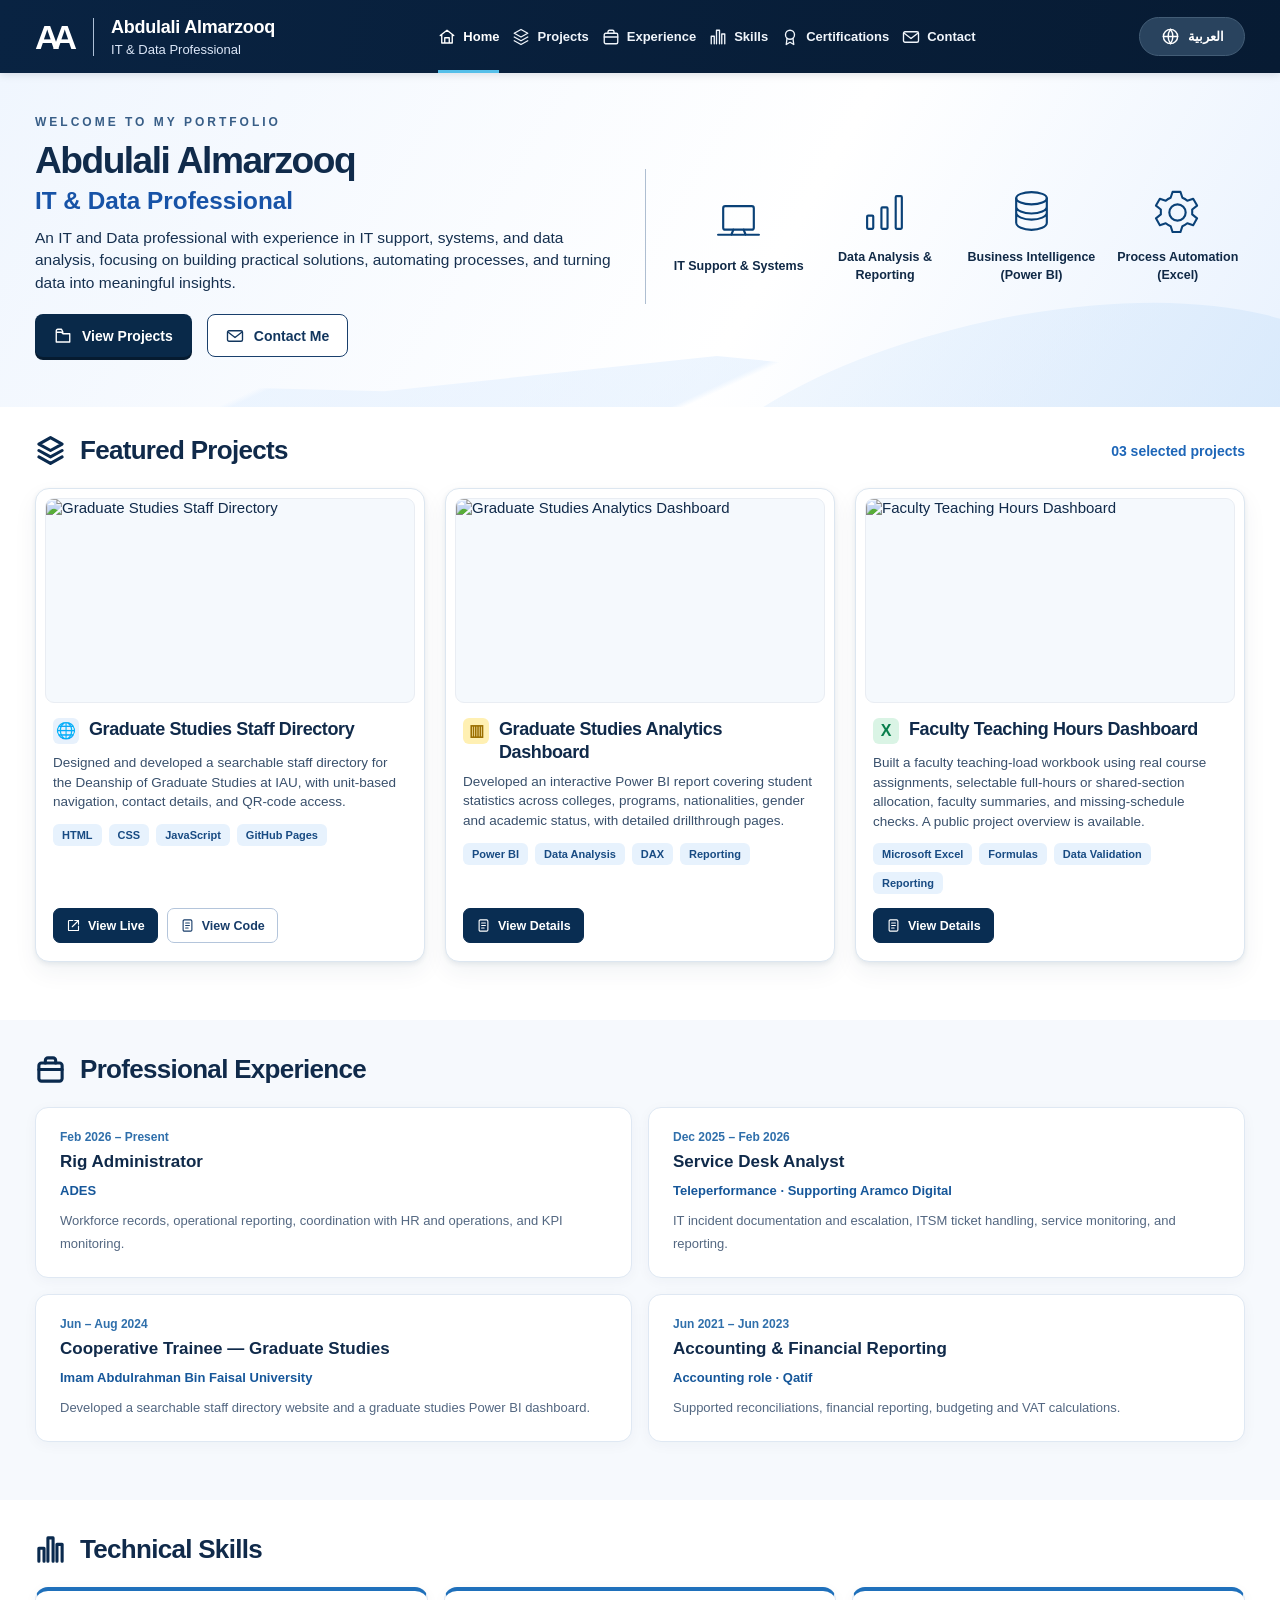
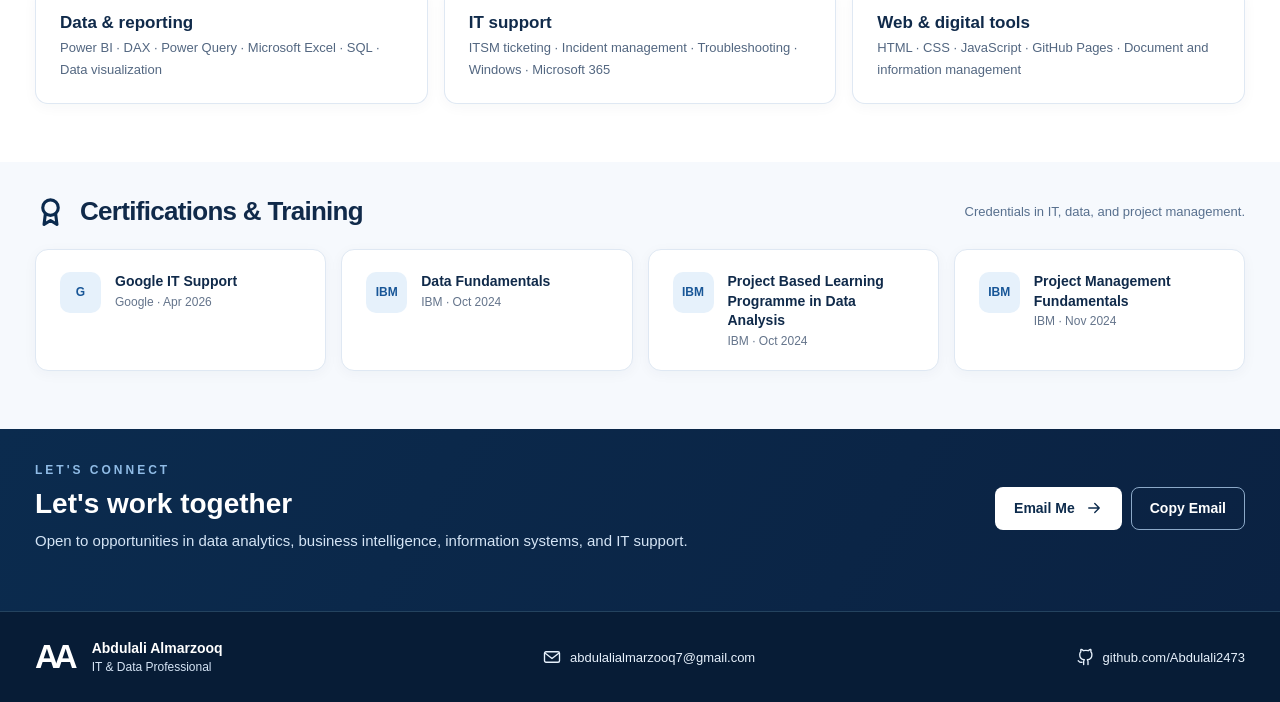
==== index.html @ 035406de "Add files via upload" ====
<!doctype html>
<html lang="en" dir="ltr">
<head>
  <meta charset="utf-8">
  <meta name="viewport" content="width=device-width,initial-scale=1">
  <meta name="theme-color" content="#0a2443">
  <meta name="description" content="Abdulali Almarzooq | IT & Data Professional. Practical projects in web development, Power BI, and Excel automation, plus skills, experience and certifications.">
  <meta property="og:title" content="Abdulali Almarzooq — Professional Portfolio">
  <meta property="og:description" content="Selected projects, professional experience, skills and certifications in IT and data.">
  <meta property="og:type" content="website">
  <title>Abdulali Almarzooq | IT & Data Professional</title>
  <link rel="icon" href="assets/favicon.svg" type="image/svg+xml">
  <link rel="stylesheet" href="styles.css">
  <script defer src="script.js"></script>
</head>
<body>
  <a class="skip" href="#main" data-i18n="skip">Skip to content</a>
  <header class="site-header" id="top">
    <div class="shell header-inner">
      <a class="brand" href="#top" aria-label="Abdulali Almarzooq home">
        <span class="brand-monogram" aria-hidden="true">AA</span>
        <span class="brand-divider" aria-hidden="true"></span>
        <span class="brand-copy"><strong>Abdulali Almarzooq</strong><small data-i18n="brandSubtitle">IT &amp; Data Professional</small></span>
      </a>
      <nav class="nav-links" id="navLinks" aria-label="Primary navigation">
        <a href="#top" class="active" data-nav="navHome"><svg viewBox="0 0 24 24" aria-hidden="true"><path d="m3 10 9-7 9 7M5 9v11h14V9M9 20v-7h6v7"/></svg><span data-i18n="navHome">Home</span></a>
        <a href="#projects" data-nav="navProjects"><svg viewBox="0 0 24 24" aria-hidden="true"><path d="m12 2 9 5-9 5-9-5 9-5Zm-9 10 9 5 9-5M3 17l9 5 9-5"/></svg><span data-i18n="navProjects">Projects</span></a>
        <a href="#experience" data-nav="navExperience"><svg viewBox="0 0 24 24" aria-hidden="true"><rect x="3" y="7" width="18" height="14" rx="2"/><path d="M8 7V5a2 2 0 0 1 2-2h4a2 2 0 0 1 2 2v2M3 12h18"/></svg><span data-i18n="navExperience">Experience</span></a>
        <a href="#skills" data-nav="navSkills"><svg viewBox="0 0 24 24" aria-hidden="true"><path d="M3 21V11h4v10M10 21V3h4v18M17 21V8h4v13"/></svg><span data-i18n="navSkills">Skills</span></a>
        <a href="#certifications" data-nav="navCertifications"><svg viewBox="0 0 24 24" aria-hidden="true"><circle cx="12" cy="9" r="6"/><path d="m8 14-1 8 5-3 5 3-1-8"/></svg><span data-i18n="navCertifications">Certifications</span></a>
        <a href="#contact" data-nav="navContact"><svg viewBox="0 0 24 24" aria-hidden="true"><rect x="2" y="5" width="20" height="14" rx="2"/><path d="m3 7 9 7 9-7"/></svg><span data-i18n="navContact">Contact</span></a>
      </nav>
      <div class="header-actions">
        <button class="lang-switch" type="button" id="langSwitch" aria-label="Switch language"><svg viewBox="0 0 24 24" aria-hidden="true"><circle cx="12" cy="12" r="9"/><path d="M3 12h18M12 3a15 15 0 0 1 0 18M12 3a15 15 0 0 0 0 18"/></svg><span>العربية</span></button>
        <button class="menu-toggle" type="button" id="menuToggle" aria-label="Open navigation" aria-expanded="false" aria-controls="navLinks"><span></span><span></span><span></span></button>
      </div>
    </div>
  </header>
  <main id="main">
    <section class="hero" aria-labelledby="heroTitle">
      <div class="shell hero-inner">
        <div class="hero-copy">
          <p class="eyebrow" data-i18n="heroEyebrow">WELCOME TO MY PORTFOLIO</p>
          <h1 id="heroTitle">Abdulali Almarzooq</h1>
          <p class="hero-role" data-i18n="heroRole">IT &amp; Data Professional</p>
          <p class="hero-description" data-i18n="heroDescription">An IT and Data professional with experience in IT support, systems, and data analysis, focusing on building practical solutions, automating processes, and turning data into meaningful insights.</p>
          <div class="hero-actions">
            <a class="button primary-button" href="#projects"><svg viewBox="0 0 24 24" aria-hidden="true"><path d="M3 7h7l2 2h9v11H3zM3 7V5a2 2 0 0 1 2-2h5l2 4"/></svg><span data-i18n="viewProjects">View Projects</span></a>
            <a class="button secondary-button" href="#contact"><svg viewBox="0 0 24 24" aria-hidden="true"><rect x="2" y="5" width="20" height="14" rx="2"/><path d="m3 7 9 7 9-7"/></svg><span data-i18n="getInTouch">Contact Me</span></a>
          </div>
        </div>
        <div class="expertise" aria-label="Professional focus areas">
          <div class="expertise-item"><svg viewBox="0 0 48 48" aria-hidden="true"><rect x="9" y="9" width="30" height="23" rx="2"/><path d="M4 37h40M17 37l2-5m12 5-2-5"/></svg><strong data-i18n="focusIT">IT Support<br>&amp; Systems</strong></div>
          <div class="expertise-item"><svg viewBox="0 0 48 48" aria-hidden="true"><rect x="6" y="27" width="6" height="13" rx="1"/><rect x="20" y="19" width="6" height="21" rx="1"/><rect x="34" y="8" width="6" height="32" rx="1"/></svg><strong data-i18n="focusData">Data Analysis<br>&amp; Reporting</strong></div>
          <div class="expertise-item"><svg viewBox="0 0 48 48" aria-hidden="true"><ellipse cx="24" cy="10" rx="15" ry="6"/><path d="M9 10v14c0 4 7 7 15 7s15-3 15-7V10M9 18c0 4 7 7 15 7s15-3 15-7M9 24v10c0 4 7 7 15 7s15-3 15-7V24"/></svg><strong data-i18n="focusBI">Business<br>Intelligence<br>(Power BI)</strong></div>
          <div class="expertise-item"><svg viewBox="0 0 48 48" aria-hidden="true"><path d="M28 5h-8l-2 6a16 16 0 0 0-5 3l-6-2-4 7 5 4v5l-5 4 4 7 6-2a16 16 0 0 0 5 3l2 6h8l2-6a16 16 0 0 0 5-3l6 2 4-7-5-4v-5l5-4-4-7-6 2a16 16 0 0 0-5-3z" transform="translate(0 -1) scale(.96)"/><circle cx="24" cy="24" r="8"/></svg><strong data-i18n="focusExcel">Process<br>Automation<br>(Excel)</strong></div>
        </div>
      </div>
      <div class="hero-wave" aria-hidden="true"></div>
    </section>

    <section class="section projects-section" id="projects" aria-labelledby="projectsTitle">
      <div class="shell">
        <div class="section-heading projects-heading">
          <div class="section-title-group"><svg viewBox="0 0 24 24" aria-hidden="true"><path d="m12 2 9 5-9 5-9-5 9-5Zm-9 10 9 5 9-5M3 17l9 5 9-5"/></svg><h2 id="projectsTitle" data-i18n="featuredHeading">Featured Projects</h2></div>
          <span class="projects-count" data-i18n="projectCount">03 selected projects</span>
        </div>
        <div class="projects-grid" id="projectGrid"></div>
      </div>
    </section>

    <section class="section secondary-section" id="experience" aria-labelledby="experienceTitle">
      <div class="shell">
        <div class="section-heading"><div class="section-title-group"><svg viewBox="0 0 24 24" aria-hidden="true"><rect x="3" y="7" width="18" height="14" rx="2"/><path d="M8 7V5a2 2 0 0 1 2-2h4a2 2 0 0 1 2 2v2M3 12h18"/></svg><h2 id="experienceTitle" data-i18n="experienceHeading">Professional Experience</h2></div></div>
        <div class="experience-grid" id="experienceList"></div>
      </div>
    </section>

    <section class="section" id="skills" aria-labelledby="skillsTitle">
      <div class="shell">
        <div class="section-heading"><div class="section-title-group"><svg viewBox="0 0 24 24" aria-hidden="true"><path d="M3 21V11h4v10M10 21V3h4v18M17 21V8h4v13"/></svg><h2 id="skillsTitle" data-i18n="skillsHeading">Technical Skills</h2></div></div>
        <div class="skills-grid" id="skillsGrid"></div>
      </div>
    </section>

    <section class="section secondary-section" id="certifications" aria-labelledby="certTitle">
      <div class="shell">
        <div class="section-heading"><div class="section-title-group"><svg viewBox="0 0 24 24" aria-hidden="true"><circle cx="12" cy="9" r="6"/><path d="m8 14-1 8 5-3 5 3-1-8"/></svg><h2 id="certTitle" data-i18n="certHeading">Certifications &amp; Training</h2></div><p class="cert-hint" data-i18n="certIntro">Credentials in IT, data, and project management.</p></div>
        <div class="cert-grid" id="certGrid"></div>
      </div>
    </section>

    <section class="section contact-section" id="contact" aria-labelledby="contactTitle">
      <div class="shell contact-inner">
        <div><p class="eyebrow light" data-i18n="contactKicker">LET'S CONNECT</p><h2 id="contactTitle" data-i18n="contactHeading">Let's work together</h2><p data-i18n="contactText">Open to opportunities in data analytics, business intelligence, information systems, and IT support.</p></div>
        <div class="contact-actions"><a class="button footer-primary-button" href="mailto:abdulalialmarzooq7@gmail.com"><span data-i18n="emailMe">Email Me</span><svg viewBox="0 0 24 24" aria-hidden="true"><path d="M5 12h14m-6-6 6 6-6 6"/></svg></a><button class="button footer-outline-button" id="copyEmail" type="button" data-i18n="copyEmail">Copy Email</button></div>
      </div>
    </section>
  </main>
  <footer class="site-footer"><div class="shell footer-inner">
    <a class="footer-brand" href="#top"><span class="footer-aa" aria-hidden="true">AA</span><span><strong>Abdulali Almarzooq</strong><small data-i18n="brandSubtitle">IT &amp; Data Professional</small></span></a>
    <a class="footer-contact-link" href="mailto:abdulalialmarzooq7@gmail.com"><svg viewBox="0 0 24 24" aria-hidden="true"><rect x="2" y="5" width="20" height="14" rx="2"/><path d="m3 7 9 7 9-7"/></svg><span>abdulalialmarzooq7@gmail.com</span></a>
    <a class="footer-contact-link" href="https://github.com/Abdulali2473" target="_blank" rel="noopener noreferrer"><svg viewBox="0 0 24 24" aria-hidden="true"><path d="M8 19c-3 1-4-1-5-2M16 22v-3.8a3.3 3.3 0 0 0-.9-2.6c3-.3 6.1-1.4 6.1-6.7A5.3 5.3 0 0 0 19.8 5a4.9 4.9 0 0 0-.1-3s-1.1-.3-3.4 1.6a12 12 0 0 0-6.3 0C7.7 1.7 6.6 2 6.6 2A4.9 4.9 0 0 0 6.5 5 5.3 5.3 0 0 0 5 8.9c0 5.3 3.1 6.4 6.1 6.7a3.3 3.3 0 0 0-.9 2.6V22"/></svg><span>github.com/Abdulali2473</span></a>
  </div></footer>
</body>
</html>
---- styles.css ----
:root{--navy:#0b2748;--navy-deep:#071d38;--ink:#102a4a;--blue:#14539f;--accent:#0c66be;--wash:#f5f9fe;--soft:#e9f2fd;--border:#d9e4f0;--muted:#58708e;--white:#fff;--shadow:0 2px 5px rgba(17,47,82,.08),0 10px 24px rgba(17,47,82,.06)}
*{box-sizing:border-box}html{scroll-behavior:smooth;scroll-padding-top:90px}body{margin:0;font-family:Segoe UI,Tahoma,Arial,sans-serif;color:var(--ink);background:#fff;font-size:15px;-webkit-font-smoothing:antialiased}a{color:inherit;text-decoration:none}button{font:inherit;cursor:pointer}img{max-width:100%}svg{fill:none;stroke:currentColor;stroke-width:1.8;stroke-linecap:round;stroke-linejoin:round}h1,h2,h3,p{margin-top:0}.shell{width:min(1490px,calc(100% - 104px));margin-inline:auto}.skip{position:absolute;left:20px;top:-70px;background:#fff;padding:10px;z-index:100}.skip:focus{top:15px}.site-header{position:sticky;top:0;background:linear-gradient(100deg,#092342,#071b33);color:#fff;z-index:20;box-shadow:0 2px 8px rgba(7,27,51,.12)}.header-inner{min-height:73px;display:flex;align-items:center;justify-content:space-between;gap:22px}.brand{display:flex;align-items:center;gap:17px;flex:0 0 auto;min-width:266px}.brand-monogram{font-weight:780;font-size:34px;letter-spacing:-7px;line-height:1;padding-inline-end:6px}.brand-divider{height:38px;width:1px;background:#d8e8fd;opacity:.8}.brand-copy{display:flex;flex-direction:column;gap:4px}.brand-copy strong{font-size:18px;letter-spacing:-.25px}.brand-copy small{font-size:13px;color:#dce7f8}.nav-links{display:flex;align-items:center;gap:22px;justify-content:center;flex:1}.nav-links a{display:flex;align-items:center;gap:7px;font-size:14px;font-weight:650;color:#f0f5fb;border-bottom:3px solid transparent;min-height:72px;padding-top:3px;white-space:nowrap;transition:color .2s,border-color .2s}.nav-links a:hover,.nav-links a.active{border-bottom-color:#55bfe9;color:#fff}.nav-links svg{height:18px;width:18px}.header-actions{margin-inline-start:auto;display:flex;align-items:center;gap:10px}.lang-switch{display:flex;align-items:center;gap:8px;padding:9px 18px;color:#fff;background:#29435e;border:1px solid #435d76;border-radius:30px;min-width:106px;justify-content:center;font-size:13px;font-weight:650}.lang-switch:hover{background:#375572}.lang-switch svg{height:19px;width:19px}.menu-toggle{display:none;width:43px;height:39px;flex-direction:column;align-items:center;justify-content:center;gap:5px;border:1px solid #4a627c;border-radius:9px;background:#203b59}.menu-toggle span{display:block;width:20px;height:2px;background:#fff;border-radius:1px}
.hero{position:relative;overflow:hidden;background:linear-gradient(120deg,#f0f6fe 0%,#fff 60%,#e9f2fe 100%);isolation:isolate}.hero:before{content:"";position:absolute;width:55vw;height:22vw;border-radius:50%;background:linear-gradient(140deg,rgba(225,239,254,.35),rgba(197,223,249,.55));bottom:-15vw;inset-inline-end:-7vw;z-index:-1;transform:rotate(-12deg)}.hero-wave{height:64px;position:absolute;bottom:0;left:0;right:0;z-index:-1;background:linear-gradient(155deg,transparent 25%,rgba(222,237,254,.45) 26%,rgba(222,237,254,.55) 57%,transparent 58%);clip-path:polygon(0 60%,30% 75%,56% 20%,82% 70%,100% 30%,100% 100%,0 100%)}.hero-inner{display:grid;grid-template-columns: minmax(0,1fr) minmax(0,1.04fr);gap:62px;align-items:center;min-height:305px;padding-block:42px 50px}.hero-copy{max-width:630px}.eyebrow{color:#385e87;letter-spacing:3px;font-weight:800;font-size:12px;margin-bottom:11px}.hero h1{font-size:clamp(32px,2.9vw,48px);letter-spacing:-1.5px;line-height:1.1;margin:0 0 6px;font-weight:800;color:#102b4b}.hero-role{font-size:clamp(20px,1.9vw,27px);font-weight:800;color:#1753a7;margin:0 0 12px}.hero-description{font-size:15.5px;line-height:1.45;max-width:640px;margin-bottom:20px;color:#16304f}.hero-actions{display:flex;gap:15px;flex-wrap:wrap}.button{display:inline-flex;align-items:center;justify-content:center;gap:10px;font-size:14px;font-weight:700;border-radius:8px;padding:11px 18px;min-height:43px;border:1.5px solid transparent;transition:background .2s,transform .2s}.button:hover{transform:translateY(-1px)}.button svg{width:18px;height:18px}.primary-button{background:#092949;color:#fff;box-shadow:0 3px 0 #061b30}.primary-button:hover{background:#15436e}.secondary-button{background:#fff;border-color:#193f6c;color:#12365e}.secondary-button:hover{background:#ecf4fd}.expertise{border-inline-start:1px solid #aebed1;padding-inline-start:40px;display:grid;grid-template-columns:repeat(4,minmax(0,1fr));gap:12px;min-height:135px;align-items:center}.expertise-item{text-align:center;display:flex;align-items:center;flex-direction:column;gap:12px}.expertise-item svg{width:49px;height:49px;color:#0a4177;stroke-width:2.1}.expertise-item strong{font-weight:750;line-height:1.4;font-size:14px;color:#102946}
.section{padding:34px 0 58px}.projects-section{padding-top:28px}.section-heading{display:flex;justify-content:space-between;align-items:center;gap:25px;margin-bottom:22px}.section-title-group{display:flex;align-items:center;gap:14px}.section-title-group svg{width:31px;height:31px;color:#0a2a4e;stroke-width:2.4}.section-heading h2{font-size:26px;letter-spacing:-.7px;margin:0;font-weight:800}.projects-count{font-weight:650;color:#1d66b8;font-size:14px}.projects-grid{display:grid;grid-template-columns:repeat(3,minmax(0,1fr));gap:20px}.project-card{display:flex;flex-direction:column;overflow:hidden;border:1px solid #dce6f0;border-radius:14px;background:#fff;box-shadow:var(--shadow);min-width:0}.project-image-link{display:block;padding:9px 9px 0}.project-image-link img{width:100%;height:205px;display:block;object-fit:cover;object-position:center;border-radius:9px;background:#f5f9fd;border:1px solid #e9edf3}.project-content{display:flex;flex-direction:column;flex:1;padding:15px 17px 18px}.project-title{display:flex;align-items:flex-start;gap:10px;margin-bottom:9px;font-weight:780;font-size:18px;line-height:1.24;letter-spacing:-.4px}.project-symbol{flex:0 0 auto;display:grid;place-items:center;font-size:16px;width:26px;height:26px;border-radius:6px;background:#e7f1fc;color:#0f5eae}.project-symbol.excel{background:#daf4e5;color:#087e4c}.project-symbol.powerbi{background:#fff0b3;color:#9a6e00}.project-description{color:#39506c;line-height:1.45;font-size:13.5px;margin:0 0 12px;min-height:58px}.tags{display:flex;gap:7px;flex-wrap:wrap;margin-bottom:14px}.tag{border-radius:6px;padding:5px 9px;background:#e7f2fd;color:#184b83;font-weight:650;font-size:11px}.project-actions{display:flex;gap:9px;align-items:center;flex-wrap:wrap;margin-top:auto}.project-button{border-radius:7px;display:inline-flex;align-items:center;justify-content:center;gap:7px;min-height:35px;padding:8px 12px;font-weight:700;font-size:12.5px;background:#092d52;color:#fff;border:1px solid #092d52}.project-button:hover{background:#144a7b}.project-button.secondary{background:#fff;color:#173c69;border-color:#b4c5db}.project-button.secondary:hover{background:#eef6ff}.project-button svg{height:15px;width:15px}
.secondary-section{background:#f6f9fd}.experience-grid{display:grid;grid-template-columns:repeat(2,minmax(0,1fr));gap:16px}.experience-item,.skill-card,.cert-item{padding:22px 24px;border:1px solid #dfe8f3;border-radius:13px;background:#fff;box-shadow:0 3px 14px rgba(15,51,87,.04)}.experience-item{display:grid;gap:8px}.experience-date{font-size:12px;color:#2f6fab;font-weight:750}.experience-item h3,.skill-card h3,.cert-item h3{font-size:17px;margin:0 0 3px;color:#102a4a}.experience-company{color:#16579a;font-size:13px;font-weight:720}.experience-item p,.skill-card p{font-size:13px;color:#536781;line-height:1.7;margin:4px 0 0}.skills-grid{display:grid;grid-template-columns:repeat(3,1fr);gap:16px}.skill-card{border-top:4px solid #1f70bb}.cert-grid{display:grid;grid-template-columns:repeat(4,1fr);gap:15px}.cert-item{display:flex;gap:14px;align-items:flex-start}.cert-logo{width:41px;height:41px;flex:0 0 41px;background:#e6f1fb;color:#185697;border-radius:10px;display:grid;place-items:center;font-size:12px;font-weight:900}.cert-item h3{font-size:14px;line-height:1.4}.cert-item p{font-size:12px;color:#64748b;margin:3px 0 0}.cert-hint{color:var(--muted);font-size:13px;margin:0}.contact-section{background:linear-gradient(120deg,#0b2b4e,#0b2242);color:#fff}.contact-inner{display:flex;justify-content:space-between;align-items:center;gap:25px}.contact-inner h2{font-size:28px;margin:5px 0 9px}.contact-inner p:not(.eyebrow){color:#d4e4f5;margin:0;line-height:1.65}.eyebrow.light{color:#90bce6}.contact-actions{display:flex;gap:9px;flex-wrap:wrap}.footer-primary-button{background:#fff;color:#0d2b4c}.footer-outline-button{color:#fff;border-color:#8ca9c8;background:transparent}.footer-outline-button:hover{background:#244463}.site-footer{background:#071c36;color:#fff;border-top:1px solid #24435f}.footer-inner{min-height:90px;display:flex;align-items:center;justify-content:space-between;gap:25px}.footer-brand{display:flex;align-items:center;gap:14px}.footer-aa{font-size:33px;font-weight:800;letter-spacing:-5px;padding-right:5px}.footer-brand strong{display:block;font-size:14px}.footer-brand small{display:block;font-size:12px;margin-top:4px;color:#d5e4f5}.footer-contact-link{display:flex;gap:9px;align-items:center;color:#e7f1fc;font-size:13px;overflow-wrap:anywhere}.footer-contact-link svg{width:18px;height:18px;flex:0 0 18px}.footer-contact-link:hover{text-decoration:underline}
[dir=rtl] .hero h1{letter-spacing:0}[dir=rtl] .hero-role{letter-spacing:0}[dir=rtl] .brand-monogram{letter-spacing:-7px}[dir=rtl] .hero-description{line-height:1.8}[dir=rtl] .project-description{line-height:1.8}[dir=rtl] .project-title{letter-spacing:0}[dir=rtl] .nav-links a{font-size:13px}
@media(max-width:1390px){.shell{width:min(1280px,calc(100% - 70px))}.brand{min-width:230px}.nav-links{gap:13px}.nav-links a{font-size:13px}.hero-inner{gap:34px}.expertise{padding-inline-start:25px}.expertise-item strong{font-size:12.5px}}
@media(max-width:1100px){.header-inner{min-height:69px}.nav-links{display:none;position:absolute;top:100%;left:0;right:0;background:#092342;padding:12px 35px 21px;box-shadow:0 12px 18px rgba(0,0,0,.15);grid-template-columns:repeat(3,1fr);gap:4px 20px}.nav-links.open{display:grid}.nav-links a{min-height:43px;border:0;border-bottom:1px solid #324d68;padding:8px 6px}.nav-links a.active{color:#99d9ff}.menu-toggle{display:flex}.brand{min-width:0}.hero-inner{grid-template-columns:1fr;padding:40px 0 53px;gap:35px}.hero-copy{max-width:830px}.expertise{border-inline-start:0;border-top:1px solid #bfd0e2;padding-inline-start:0;padding-top:22px}.projects-grid{gap:13px}.project-image-link img{height:160px}.project-content{padding:15px}.project-title{font-size:16px}.project-description{font-size:12.5px}.cert-grid{grid-template-columns:repeat(2,1fr)}}
@media(max-width:800px){.shell{width:calc(100% - 36px)}.projects-grid,.skills-grid{grid-template-columns:1fr}.project-image-link img{height:auto;aspect-ratio:16/9;object-fit:cover}.project-description{min-height:0}.project-content{padding:16px}.experience-grid{grid-template-columns:1fr}.section{padding:33px 0 46px}.section-heading h2{font-size:23px}.cert-grid{grid-template-columns:repeat(2,1fr)}.contact-inner{flex-direction:column;align-items:flex-start}.footer-inner{flex-wrap:wrap;justify-content:flex-start;padding-block:25px;gap:18px 35px}}
@media(max-width:540px){.brand-monogram{font-size:27px}.brand-divider{height:33px}.brand-copy strong{font-size:13px}.brand-copy small{font-size:10.5px}.lang-switch{min-width:auto;padding:9px 10px;font-size:12px}.lang-switch svg{width:16px;height:16px}.header-inner{gap:5px}.nav-links.open{grid-template-columns:1fr 1fr;padding-inline:17px}.hero-inner{padding-block:31px 40px;gap:26px}.hero h1{font-size:32px}.hero-role{font-size:20px}.hero-description{font-size:14px}.eyebrow{letter-spacing:2px}.expertise{grid-template-columns:repeat(2,1fr);row-gap:23px}.expertise-item svg{height:38px;width:38px}.section-heading{align-items:flex-start;flex-direction:column;gap:4px}.section-heading h2{font-size:22px}.cert-grid{grid-template-columns:1fr}.footer-contact-link{font-size:12px}.contact-inner h2{font-size:23px}}
@media(prefers-reduced-motion:reduce){html{scroll-behavior:auto}*,*:before,*:after{transition:none!important}}
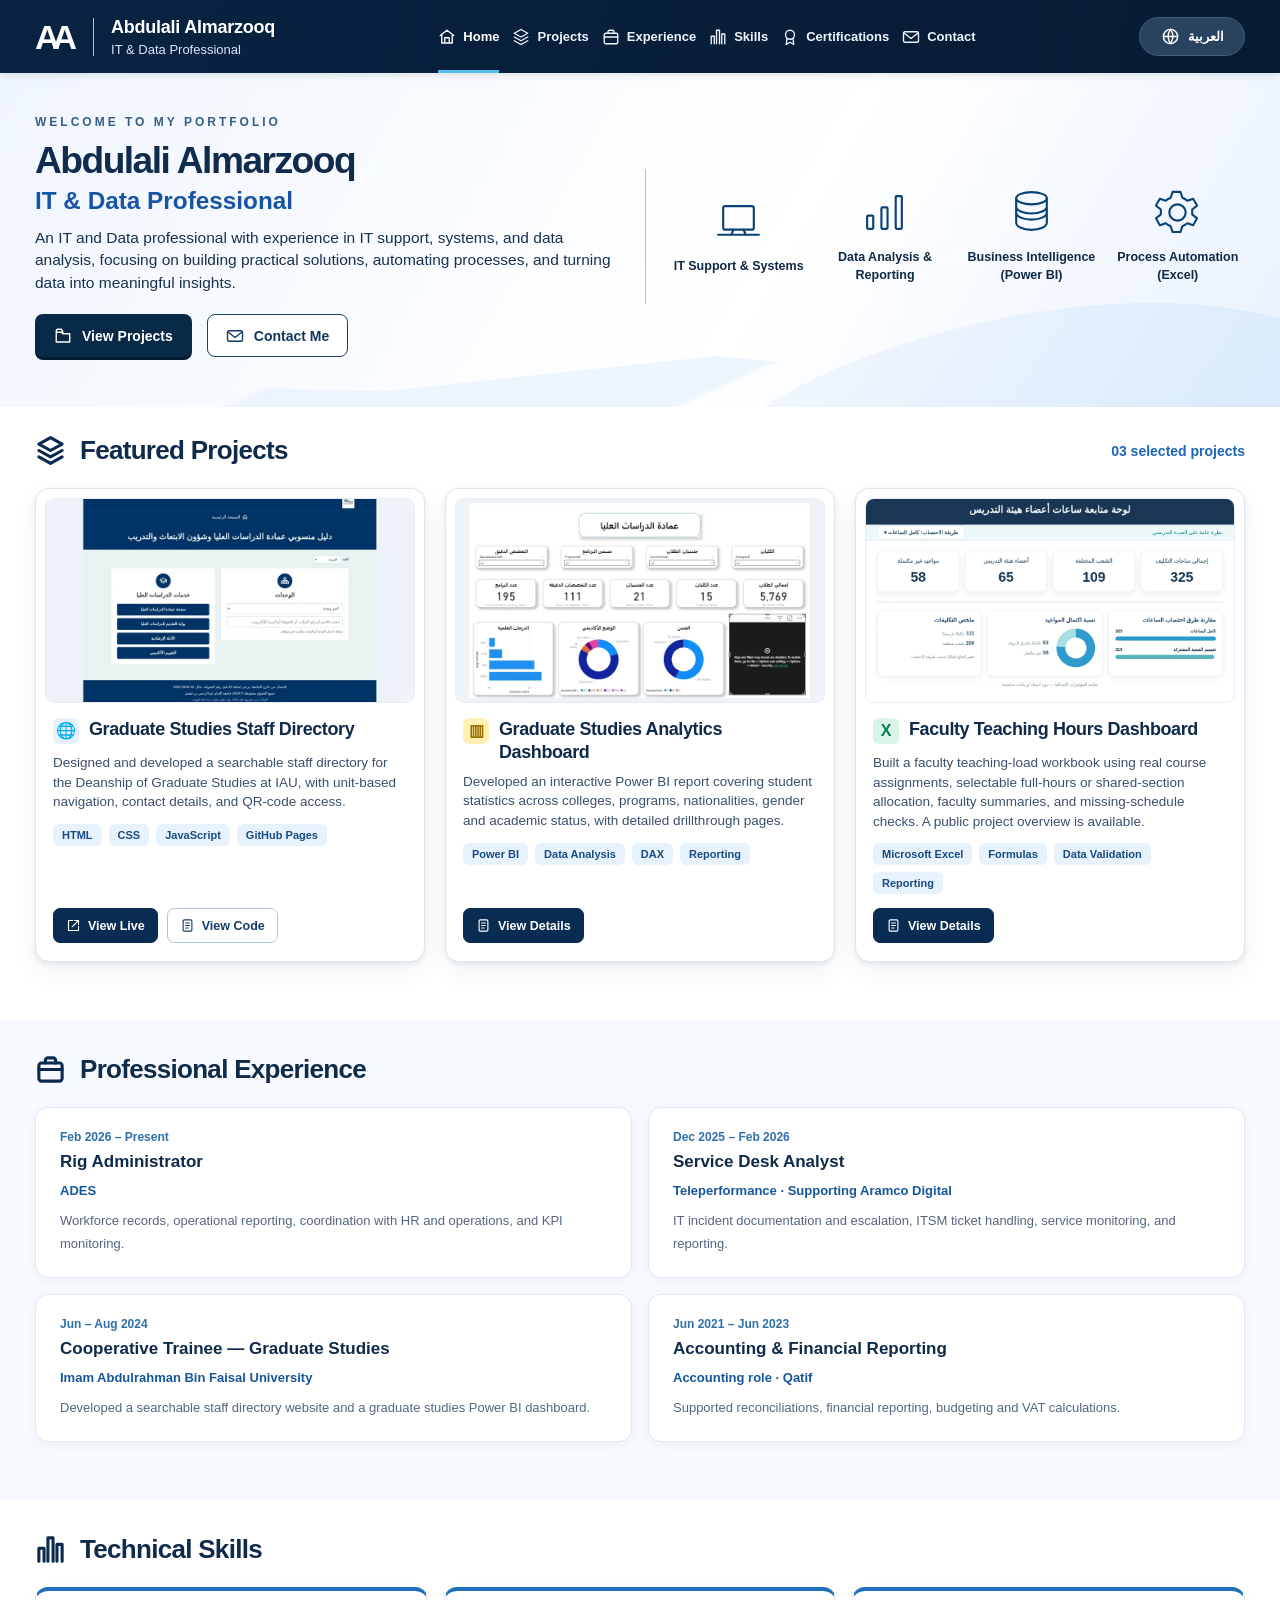
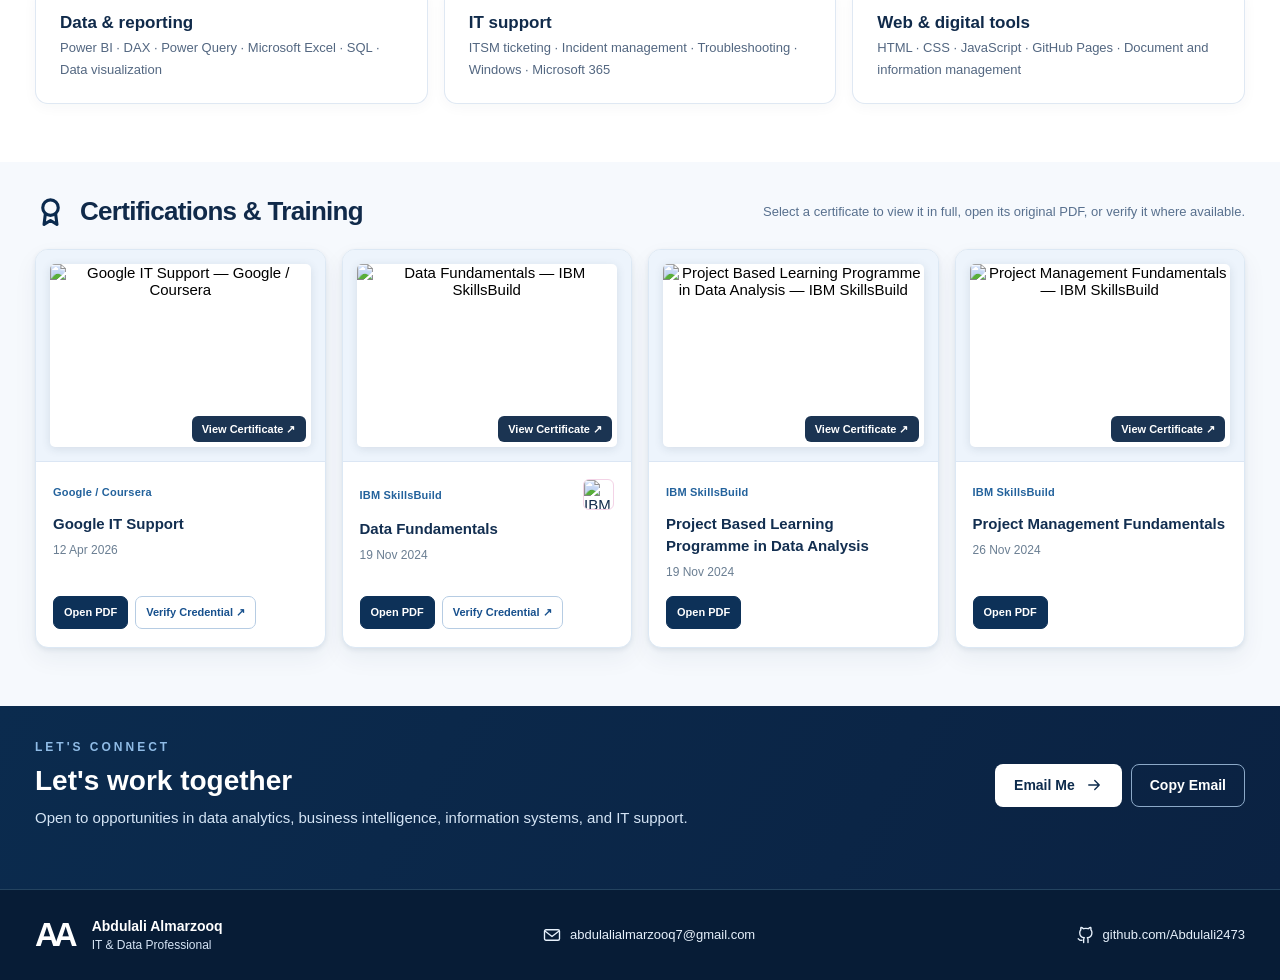
==== commit e2c88955: "Add files via upload" ====
--- a/index.html
+++ b/index.html
@@ -90,6 +90,12 @@
       </div>
     </section>
 
+    <dialog class="cert-preview-dialog" id="certPreviewDialog" aria-labelledby="certPreviewTitle">
+      <div class="cert-preview-head"><h2 id="certPreviewTitle">Certificate</h2><button type="button" id="closeCertPreview" aria-label="Close preview" class="cert-preview-close">×</button></div>
+      <img id="certPreviewImage" src="" alt="" loading="lazy">
+      <div class="cert-preview-foot"><a id="certPreviewPdf" href="#" target="_blank" rel="noopener noreferrer">Open PDF ↗</a></div>
+    </dialog>
+
     <section class="section contact-section" id="contact" aria-labelledby="contactTitle">
       <div class="shell contact-inner">
         <div><p class="eyebrow light" data-i18n="contactKicker">LET'S CONNECT</p><h2 id="contactTitle" data-i18n="contactHeading">Let's work together</h2><p data-i18n="contactText">Open to opportunities in data analytics, business intelligence, information systems, and IT support.</p></div>
--- a/styles.css
+++ b/styles.css
@@ -9,3 +9,34 @@
 @media(max-width:800px){.shell{width:calc(100% - 36px)}.projects-grid,.skills-grid{grid-template-columns:1fr}.project-image-link img{height:auto;aspect-ratio:16/9;object-fit:cover}.project-description{min-height:0}.project-content{padding:16px}.experience-grid{grid-template-columns:1fr}.section{padding:33px 0 46px}.section-heading h2{font-size:23px}.cert-grid{grid-template-columns:repeat(2,1fr)}.contact-inner{flex-direction:column;align-items:flex-start}.footer-inner{flex-wrap:wrap;justify-content:flex-start;padding-block:25px;gap:18px 35px}}
 @media(max-width:540px){.brand-monogram{font-size:27px}.brand-divider{height:33px}.brand-copy strong{font-size:13px}.brand-copy small{font-size:10.5px}.lang-switch{min-width:auto;padding:9px 10px;font-size:12px}.lang-switch svg{width:16px;height:16px}.header-inner{gap:5px}.nav-links.open{grid-template-columns:1fr 1fr;padding-inline:17px}.hero-inner{padding-block:31px 40px;gap:26px}.hero h1{font-size:32px}.hero-role{font-size:20px}.hero-description{font-size:14px}.eyebrow{letter-spacing:2px}.expertise{grid-template-columns:repeat(2,1fr);row-gap:23px}.expertise-item svg{height:38px;width:38px}.section-heading{align-items:flex-start;flex-direction:column;gap:4px}.section-heading h2{font-size:22px}.cert-grid{grid-template-columns:1fr}.footer-contact-link{font-size:12px}.contact-inner h2{font-size:23px}}
 @media(prefers-reduced-motion:reduce){html{scroll-behavior:auto}*,*:before,*:after{transition:none!important}}
+
+/* Real certificate previews: matches the original navy/blue portfolio design */
+.cert-grid{grid-template-columns:repeat(4,minmax(0,1fr));gap:16px;align-items:stretch}
+.cert-item{display:flex;flex-direction:column;align-items:stretch;gap:0;padding:0;overflow:hidden;border:1px solid #dce8f4;border-radius:13px;background:#fff;box-shadow:var(--shadow);min-width:0;transition:transform .18s,box-shadow .18s}
+.cert-item:hover{transform:translateY(-2px);box-shadow:0 12px 27px rgba(18,52,82,.13)}
+.cert-image-button{display:block;position:relative;width:100%;padding:14px;background:#edf4fc;border:0;border-bottom:1px solid #dbe6f4;text-align:center;cursor:zoom-in;min-height:175px}
+.cert-image-button img{display:block;width:100%;height:auto;aspect-ratio:1.42 / 1;object-fit:contain;background:#fff;border-radius:5px;box-shadow:0 2px 10px rgba(30,55,85,.12)}
+.cert-image-button:focus-visible,.cert-action:focus-visible,.cert-preview-close:focus-visible{outline:3px solid #37aaf0;outline-offset:2px}
+.cert-image-hint{position:absolute;inset-inline-end:19px;bottom:19px;background:rgba(10,37,69,.93);border-radius:6px;color:#fff;font-size:11px;font-weight:750;padding:7px 10px;line-height:1.1}
+.cert-content{padding:17px 17px 18px;display:flex;flex-direction:column;flex:1;min-width:0}
+.cert-heading-row{display:flex;align-items:center;justify-content:space-between;gap:10px;min-height:26px;margin-bottom:8px}
+.cert-issuer{color:#23629c;font-weight:760;font-size:11px;letter-spacing:.2px}
+.cert-badge{width:31px;height:31px;object-fit:cover;border-radius:6px;border:1px solid #f3d3e6}
+.cert-item h3{font-size:15px;line-height:1.45;margin:0;color:#122e50;overflow-wrap:anywhere}
+.cert-item .cert-date{font-size:12px;color:#6a7e92;margin:8px 0 17px}
+.cert-actions{display:flex;flex-wrap:wrap;gap:7px;margin-top:auto}
+.cert-action{display:inline-flex;align-items:center;justify-content:center;min-height:33px;padding:7px 10px;border:1px solid #b6cce3;border-radius:7px;color:#17508d;font-size:11px;font-weight:730;text-align:center;line-height:1.35;background:#fff}
+.cert-action:hover{border-color:#397ebc;background:#ecf5fd}
+.cert-action.primary{background:#0d3158;border-color:#0d3158;color:#fff}
+.cert-action.primary:hover{background:#164c80}
+.cert-preview-dialog{position:fixed;inset:0;max-width:min(1050px,calc(100vw - 28px));width:100%;max-height:calc(100dvh - 24px);padding:0;border:1px solid #cfdfeb;border-radius:14px;background:#fff;box-shadow:0 24px 90px rgba(0,0,0,.3);color:#102a4a;overflow:auto}
+.cert-preview-dialog::backdrop{background:rgba(5,20,39,.78)}
+.cert-preview-head{display:flex;justify-content:space-between;align-items:center;gap:18px;padding:14px 20px;background:#0b2748;color:#fff;position:sticky;top:0;z-index:1}
+.cert-preview-head h2{font-size:16px;margin:0}
+.cert-preview-close{background:rgba(255,255,255,.12);color:#fff;border:1px solid rgba(255,255,255,.5);height:34px;width:36px;border-radius:8px;line-height:1;font-size:24px}
+.cert-preview-dialog>img{display:block;width:100%;height:auto;max-height:calc(100dvh - 155px);object-fit:contain;padding:14px;background:#f2f5f9}
+.cert-preview-foot{padding:12px 18px;text-align:end}
+.cert-preview-foot a{font-size:13px;font-weight:740;color:#0c63b6;text-decoration:underline;text-underline-offset:3px}
+@media(max-width:1100px){.cert-grid{grid-template-columns:repeat(2,minmax(0,1fr))}}
+@media(max-width:540px){.cert-grid{grid-template-columns:1fr}.cert-image-button{padding:14px}.cert-image-button img{aspect-ratio:1.6/1}.cert-content{padding:16px}.cert-preview-head h2{font-size:13px}}
+@media(prefers-reduced-motion:reduce){.cert-item{transition:none}}
